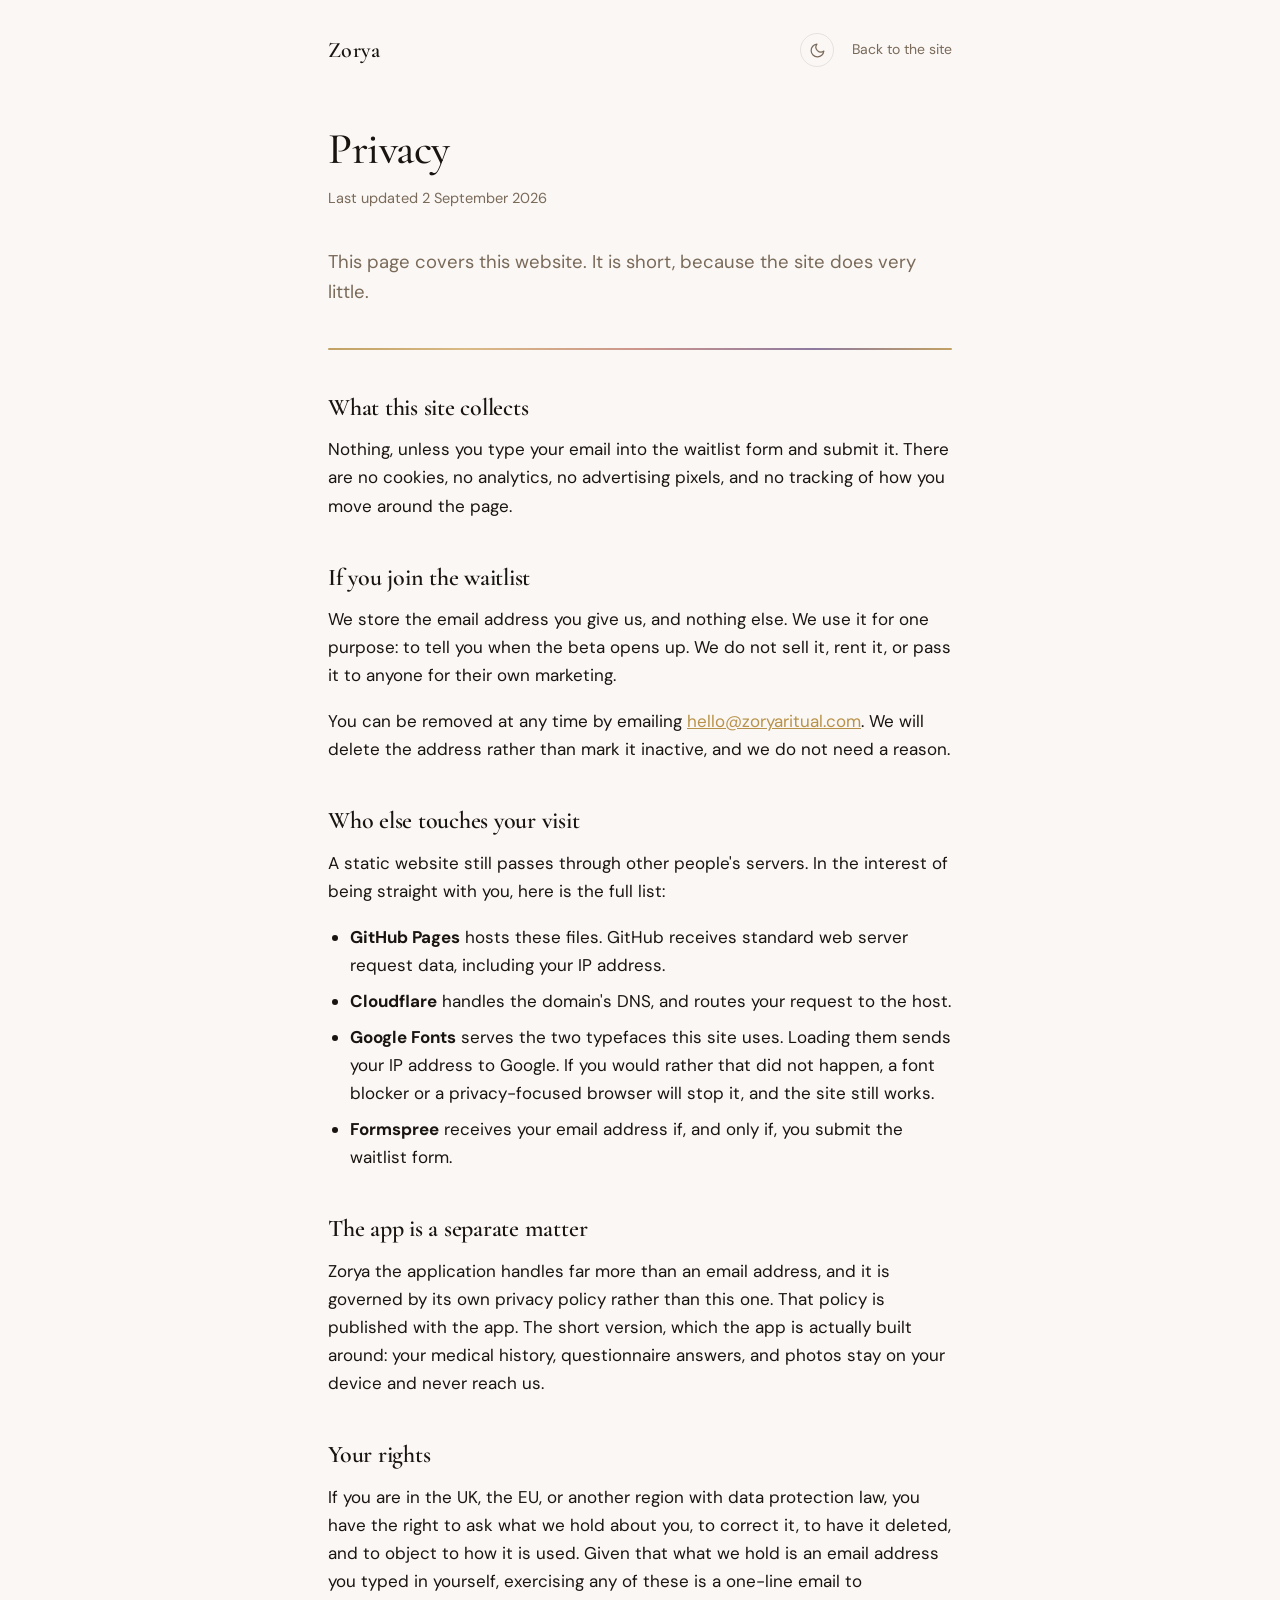
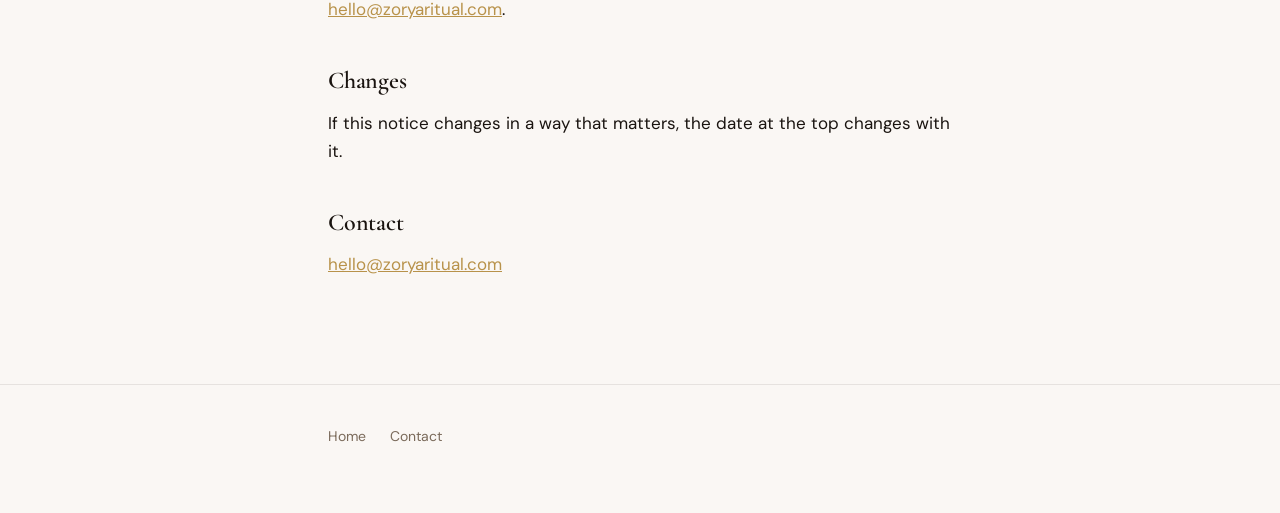
==== privacy.html @ 67a63877 "Launch zoryaritual.com Static landing page for Zorya, hosted on GitHub Pages.  - index.html: landing" ====
<!DOCTYPE html>
<html lang="en">
<head>
<meta charset="UTF-8">
<meta name="viewport" content="width=device-width, initial-scale=1.0">
<title>Privacy | Zorya</title>
<meta name="description" content="What this website collects, which is almost nothing.">
<meta name="robots" content="index, follow">
<link rel="canonical" href="https://zoryaritual.com/privacy.html">
<link rel="icon" href="favicon.svg" type="image/svg+xml">
<link rel="preconnect" href="https://fonts.googleapis.com">
<link rel="preconnect" href="https://fonts.gstatic.com" crossorigin>
<link href="https://fonts.googleapis.com/css2?family=Cormorant+Garamond:wght@400;500;600&family=DM+Sans:opsz,wght@9..40,400;9..40,500;9..40,600&display=swap" rel="stylesheet">
<link rel="stylesheet" href="site.css">
<meta name="theme-color" content="#FAF7F4">

<!-- Set the theme before first paint so there is no flash. -->
<script>
(function () {
  try {
    var s = localStorage.getItem('zorya-theme');
    var d = s || (window.matchMedia('(prefers-color-scheme: dark)').matches ? 'dark' : 'light');
    document.documentElement.setAttribute('data-theme', d);
  } catch (e) {
    document.documentElement.setAttribute('data-theme', 'light');
  }
})();
</script>
</head>
<body>

  <nav class="nav">
    <div class="wrap">
      <a class="wordmark" href="index.html">Zorya</a>
      <div class="nav-right">
        <button id="theme-toggle" class="theme-toggle" type="button" aria-label="Switch to dark mode" aria-pressed="false">
          <svg class="icon-moon" viewBox="0 0 24 24" fill="none" stroke="currentColor" stroke-width="1.7" stroke-linecap="round" stroke-linejoin="round" aria-hidden="true">
            <path d="M21 12.79A9 9 0 1 1 11.21 3 7 7 0 0 0 21 12.79z"/>
          </svg>
          <svg class="icon-sun" viewBox="0 0 24 24" fill="none" stroke="currentColor" stroke-width="1.7" stroke-linecap="round" stroke-linejoin="round" aria-hidden="true">
            <circle cx="12" cy="12" r="4.2"/>
            <path d="M12 2v2.2M12 19.8V22M4.5 4.5l1.6 1.6M17.9 17.9l1.6 1.6M2 12h2.2M19.8 12H22M4.5 19.5l1.6-1.6M17.9 6.1l1.6-1.6"/>
          </svg>
        </button>
        <a class="nav-link" href="index.html">Back to the site</a>
      </div>
    </div>
  </nav>

  <main>
    <div class="wrap">
      <h1>Privacy</h1>
      <p class="meta">Last updated 2 September 2026</p>

      <p class="lede">
        This page covers this website. It is short, because the site does very little.
      </p>

      <div class="thread" role="presentation"></div>

      <h2>What this site collects</h2>
      <p>
        Nothing, unless you type your email into the waitlist form and submit it. There are no
        cookies, no analytics, no advertising pixels, and no tracking of how you move around
        the page.
      </p>

      <h2>If you join the waitlist</h2>
      <p>
        We store the email address you give us, and nothing else. We use it for one purpose:
        to tell you when the beta opens up. We do not sell it, rent it, or pass it to anyone
        for their own marketing.
      </p>
      <p>
        You can be removed at any time by emailing
        <a href="mailto:hello@zoryaritual.com">hello@zoryaritual.com</a>. We will delete the
        address rather than mark it inactive, and we do not need a reason.
      </p>

      <h2>Who else touches your visit</h2>
      <p>
        A static website still passes through other people's servers. In the interest of being
        straight with you, here is the full list:
      </p>
      <ul>
        <li>
          <strong>GitHub Pages</strong> hosts these files. GitHub receives standard web server
          request data, including your IP address.
        </li>
        <li>
          <strong>Cloudflare</strong> handles the domain's DNS, and routes your request to the
          host.
        </li>
        <li>
          <strong>Google Fonts</strong> serves the two typefaces this site uses. Loading them
          sends your IP address to Google. If you would rather that did not happen, a font
          blocker or a privacy-focused browser will stop it, and the site still works.
        </li>
        <li>
          <strong>Formspree</strong> receives your email address if, and only if, you submit
          the waitlist form.
        </li>
      </ul>

      <h2>The app is a separate matter</h2>
      <p>
        Zorya the application handles far more than an email address, and it is governed by
        its own privacy policy rather than this one. That policy is published with the app.
        The short version, which the app is actually built around: your medical history,
        questionnaire answers, and photos stay on your device and never reach us.
      </p>

      <h2>Your rights</h2>
      <p>
        If you are in the UK, the EU, or another region with data protection law, you have the
        right to ask what we hold about you, to correct it, to have it deleted, and to object
        to how it is used. Given that what we hold is an email address you typed in yourself,
        exercising any of these is a one-line email to
        <a href="mailto:hello@zoryaritual.com">hello@zoryaritual.com</a>.
      </p>

      <h2>Changes</h2>
      <p>
        If this notice changes in a way that matters, the date at the top changes with it.
      </p>

      <h2>Contact</h2>
      <p>
        <a href="mailto:hello@zoryaritual.com">hello@zoryaritual.com</a>
      </p>
    </div>
  </main>

  <footer>
    <div class="wrap">
      <div class="footer-links">
        <a href="index.html">Home</a>
        <a href="mailto:hello@zoryaritual.com">Contact</a>
      </div>
    </div>
  </footer>

  <script src="theme.js"></script>
</body>
</html>
---- site.css ----
/* Shared styling for the simple text pages (privacy, 404).
   The landing page keeps its own self-contained styles.
   Dark tokens mirror the app's "Glamour" theme. */

:root,
:root[data-theme="light"] {
  --bg: #FAF7F4;
  --card: #FFFFFF;
  --border: rgba(26, 20, 16, 0.09);
  --text: #1A1410;
  --muted: #7A6A5A;
  --gold: #B8924A;
  --gold-light: #D4AF72;
  --rose: #C4847A;
  --violet: #7A6490;
  --btn-fg: #1A1410;
  --btn-bg-hover: #E4C08A;
}

:root[data-theme="dark"] {
  --bg: #0D0A12;
  --card: #17121F;
  --border: #2E2240;
  --text: #F5F0EB;
  --muted: #9A8A7A;
  --gold: #C9A84C;
  --gold-light: #E0C070;
  --rose: #C4847A;
  --violet: #9B7FBF;
  --btn-fg: #0D0A12;
  --btn-bg-hover: #EED08A;
}

* { box-sizing: border-box; }

body {
  margin: 0;
  background: var(--bg);
  color: var(--text);
  font-family: 'DM Sans', sans-serif;
  font-size: 17px;
  line-height: 1.65;
  -webkit-font-smoothing: antialiased;
  transition: background-color 0.3s ease, color 0.3s ease;
}

h1, h2, h3 {
  font-family: 'Cormorant Garamond', serif;
  font-weight: 500;
  line-height: 1.15;
  margin: 0;
  letter-spacing: -0.01em;
}

p, ul { margin: 0 0 18px; }
ul { padding-left: 22px; }
li { margin-bottom: 8px; }

a { color: var(--gold); }
a:hover { color: var(--text); }

.wrap {
  max-width: 680px;
  margin: 0 auto;
  padding: 0 28px;
}

.nav { padding: 32px 0 0; }
.nav .wrap {
  display: flex;
  align-items: center;
  justify-content: space-between;
  gap: 16px;
}
.wordmark {
  font-family: 'Cormorant Garamond', serif;
  font-size: 22px;
  font-weight: 600;
  letter-spacing: 0.02em;
  text-decoration: none;
  color: var(--text);
}
.nav-right {
  display: flex;
  align-items: center;
  gap: 18px;
}
.nav-link {
  font-size: 14px;
  color: var(--muted);
  text-decoration: none;
  border-bottom: 1px solid transparent;
  transition: border-color 0.2s ease, color 0.2s ease;
}
.nav-link:hover { color: var(--text); border-color: var(--gold); }

.theme-toggle {
  display: inline-flex;
  align-items: center;
  justify-content: center;
  width: 34px;
  height: 34px;
  padding: 0;
  border-radius: 50%;
  border: 1px solid var(--border);
  background: transparent;
  color: var(--muted);
  cursor: pointer;
  transition: color 0.2s ease, border-color 0.2s ease;
}
.theme-toggle:hover { color: var(--gold); border-color: var(--gold); }
.theme-toggle:focus-visible { outline: 2px solid var(--gold); outline-offset: 2px; }
.theme-toggle svg { width: 17px; height: 17px; display: block; }
:root[data-theme="dark"] .theme-toggle .icon-moon,
:root[data-theme="light"] .theme-toggle .icon-sun { display: none; }

.thread {
  margin: 40px 0 0;
  height: 2px;
  border-radius: 2px;
  background: linear-gradient(
    90deg,
    var(--gold) 0%,
    var(--gold-light) 22%,
    var(--rose) 50%,
    var(--violet) 78%,
    var(--gold) 100%
  );
  opacity: 0.85;
}

main { padding: 56px 0 88px; }

main h1 {
  font-size: clamp(32px, 5vw, 44px);
  margin-bottom: 12px;
}
main h2 {
  font-size: 24px;
  font-weight: 600;
  margin: 44px 0 14px;
}
.meta {
  color: var(--muted);
  font-size: 14.5px;
  margin-bottom: 36px;
}
.lede {
  font-size: 18.5px;
  color: var(--muted);
  max-width: 52ch;
  margin-bottom: 8px;
}

footer {
  padding: 40px 0 64px;
  border-top: 1px solid var(--border);
}
.footer-links { display: flex; gap: 24px; flex-wrap: wrap; }
.footer-links a {
  font-size: 14px;
  color: var(--muted);
  text-decoration: none;
}
.footer-links a:hover { color: var(--text); }

/* 404 */
.center { text-align: center; padding: 100px 0 120px; }
.center h1 { font-size: clamp(40px, 7vw, 64px); margin-bottom: 16px; }
.center p { color: var(--muted); font-size: 18px; margin-bottom: 32px; }
.btn {
  display: inline-block;
  padding: 13px 28px;
  border-radius: 12px;
  background: var(--gold-light);
  color: var(--btn-fg);
  font-weight: 600;
  font-size: 15px;
  text-decoration: none;
  transition: background 0.2s ease;
}
.btn:hover { background: var(--btn-bg-hover); color: var(--btn-fg); }

@media (max-width: 640px) {
  main { padding: 40px 0 64px; }
}

@media (prefers-reduced-motion: reduce) {
  body { transition: none; }
}
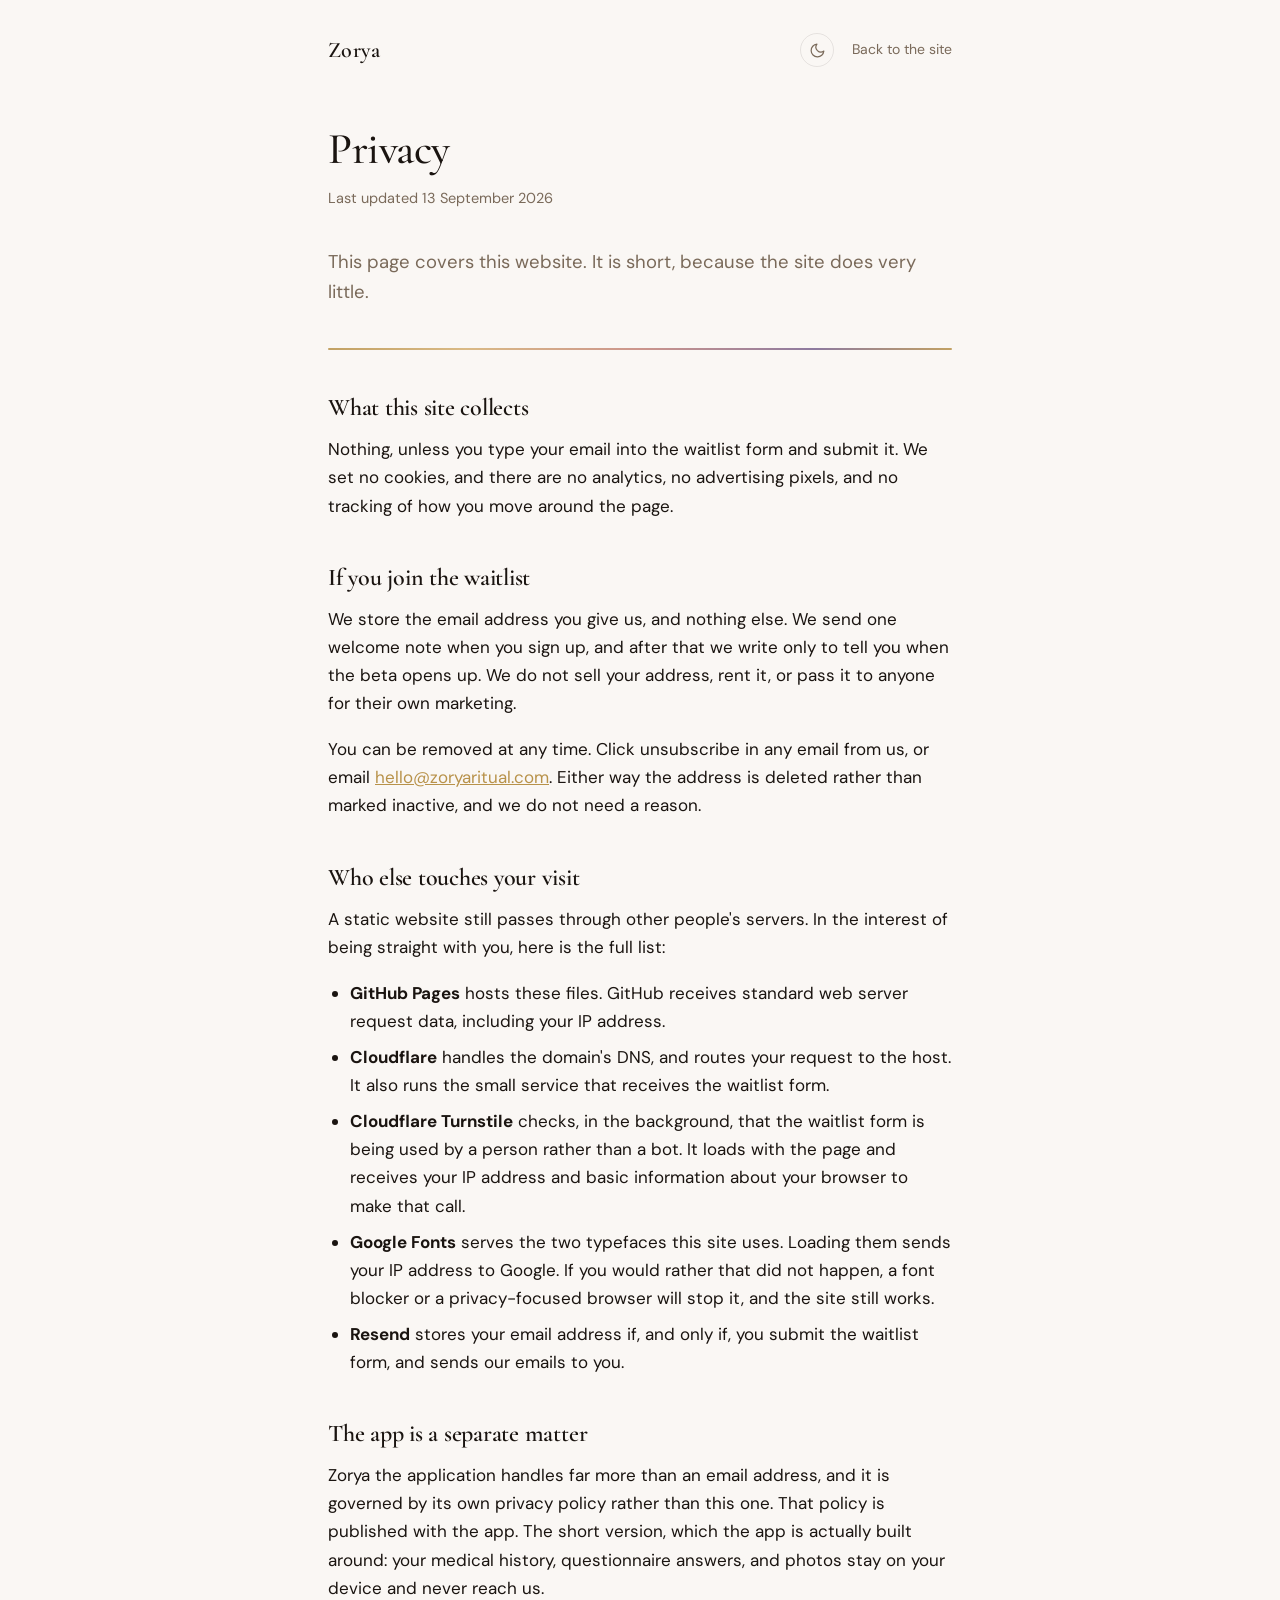
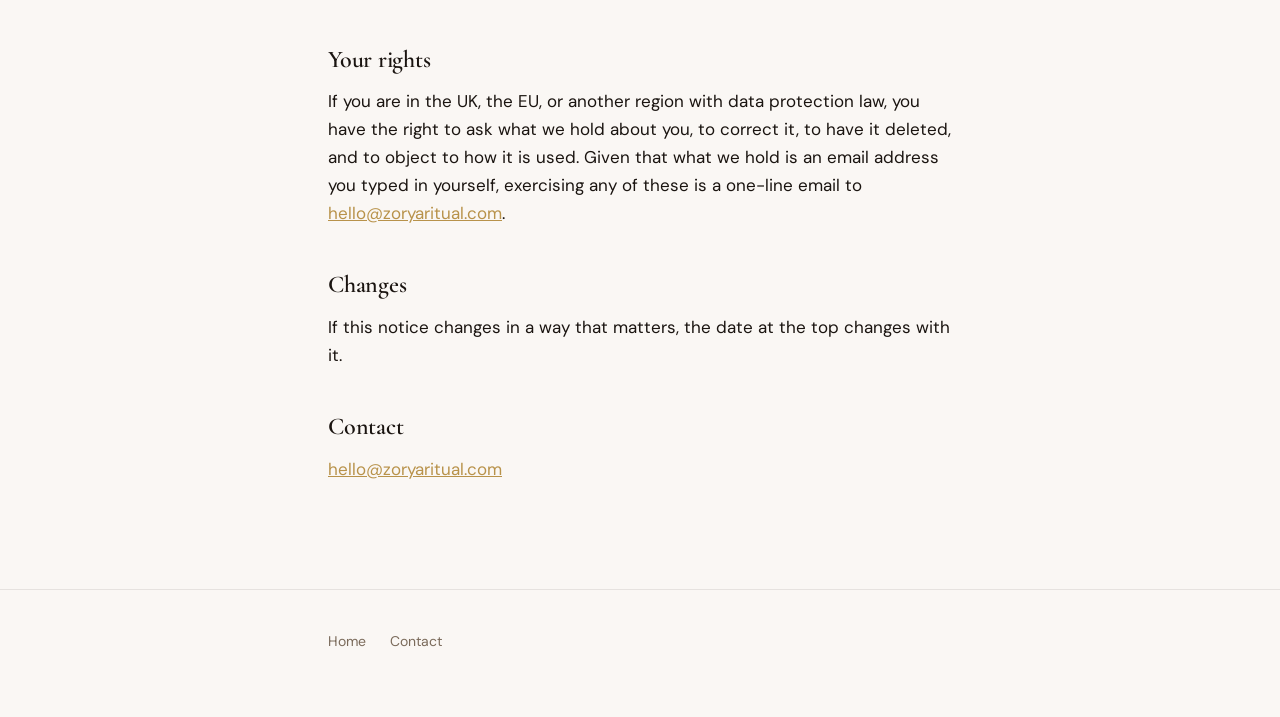
==== commit 73bd6169: "Switch the waitlist form from Formspree to Resend The form now gets a Turnstile token and posts to a" ====
--- a/privacy.html
+++ b/privacy.html
@@ -50,7 +50,7 @@
   <main>
     <div class="wrap">
       <h1>Privacy</h1>
-      <p class="meta">Last updated 2 September 2026</p>
+      <p class="meta">Last updated 13 September 2026</p>
 
       <p class="lede">
         This page covers this website. It is short, because the site does very little.
@@ -60,21 +60,21 @@
 
       <h2>What this site collects</h2>
       <p>
-        Nothing, unless you type your email into the waitlist form and submit it. There are no
-        cookies, no analytics, no advertising pixels, and no tracking of how you move around
-        the page.
+        Nothing, unless you type your email into the waitlist form and submit it. We set no
+        cookies, and there are no analytics, no advertising pixels, and no tracking of how you
+        move around the page.
       </p>
 
       <h2>If you join the waitlist</h2>
       <p>
-        We store the email address you give us, and nothing else. We use it for one purpose:
-        to tell you when the beta opens up. We do not sell it, rent it, or pass it to anyone
-        for their own marketing.
+        We store the email address you give us, and nothing else. We send one welcome note when
+        you sign up, and after that we write only to tell you when the beta opens up. We do not
+        sell your address, rent it, or pass it to anyone for their own marketing.
       </p>
       <p>
-        You can be removed at any time by emailing
-        <a href="mailto:hello@zoryaritual.com">hello@zoryaritual.com</a>. We will delete the
-        address rather than mark it inactive, and we do not need a reason.
+        You can be removed at any time. Click unsubscribe in any email from us, or email
+        <a href="mailto:hello@zoryaritual.com">hello@zoryaritual.com</a>. Either way the address
+        is deleted rather than marked inactive, and we do not need a reason.
       </p>
 
       <h2>Who else touches your visit</h2>
@@ -89,7 +89,12 @@
         </li>
         <li>
           <strong>Cloudflare</strong> handles the domain's DNS, and routes your request to the
-          host.
+          host. It also runs the small service that receives the waitlist form.
+        </li>
+        <li>
+          <strong>Cloudflare Turnstile</strong> checks, in the background, that the waitlist
+          form is being used by a person rather than a bot. It loads with the page and receives
+          your IP address and basic information about your browser to make that call.
         </li>
         <li>
           <strong>Google Fonts</strong> serves the two typefaces this site uses. Loading them
@@ -97,8 +102,8 @@
           blocker or a privacy-focused browser will stop it, and the site still works.
         </li>
         <li>
-          <strong>Formspree</strong> receives your email address if, and only if, you submit
-          the waitlist form.
+          <strong>Resend</strong> stores your email address if, and only if, you submit the
+          waitlist form, and sends our emails to you.
         </li>
       </ul>
 
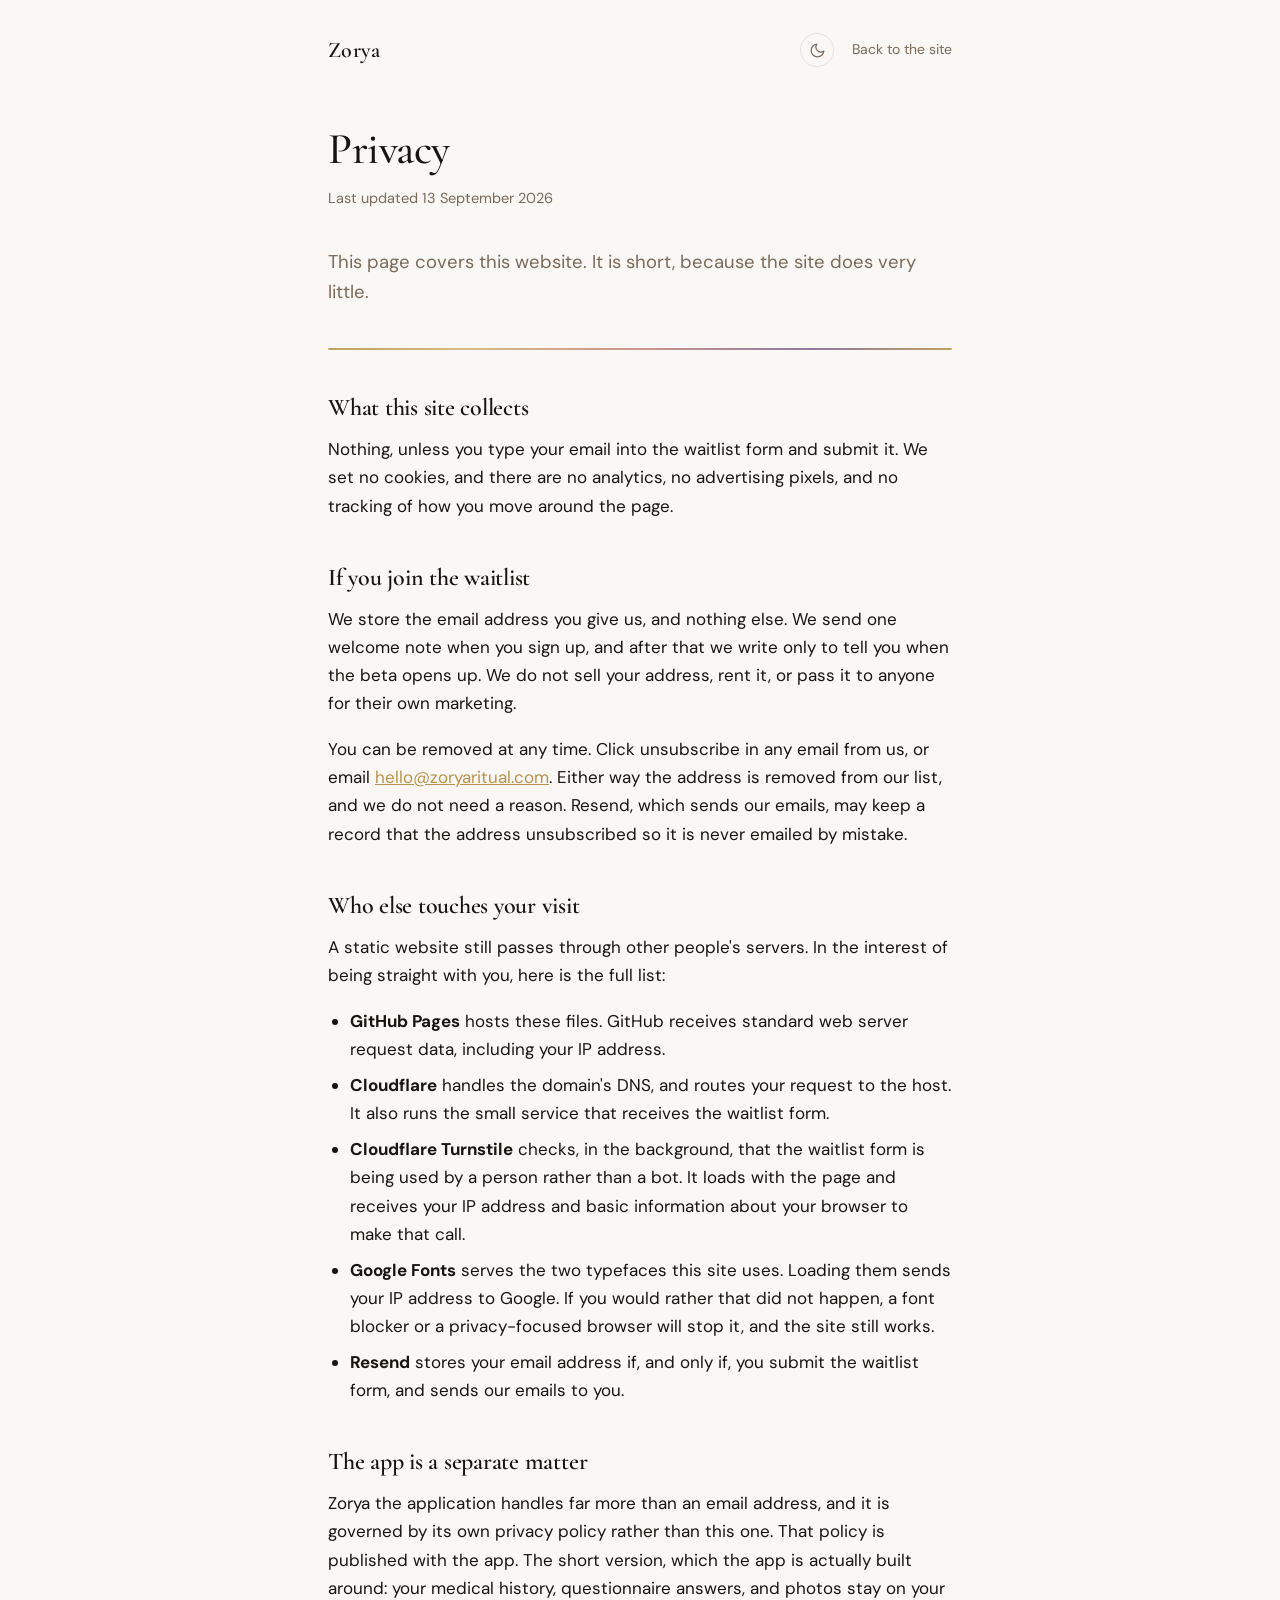
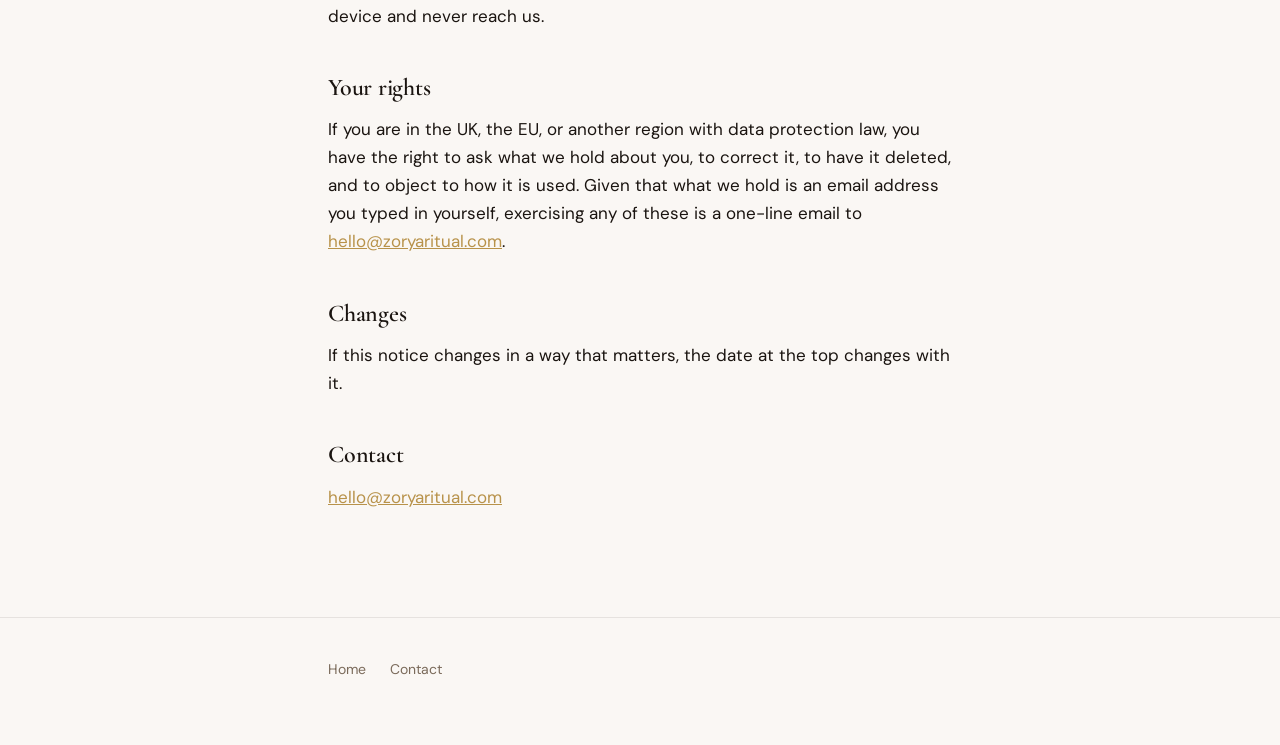
==== commit 46174e68: "Soften the deletion promise to match what Resend actually does Resend's contact delete is not a hard" ====
--- a/privacy.html
+++ b/privacy.html
@@ -74,7 +74,8 @@
       <p>
         You can be removed at any time. Click unsubscribe in any email from us, or email
         <a href="mailto:hello@zoryaritual.com">hello@zoryaritual.com</a>. Either way the address
-        is deleted rather than marked inactive, and we do not need a reason.
+        is removed from our list, and we do not need a reason. Resend, which sends our emails,
+        may keep a record that the address unsubscribed so it is never emailed by mistake.
       </p>
 
       <h2>Who else touches your visit</h2>
